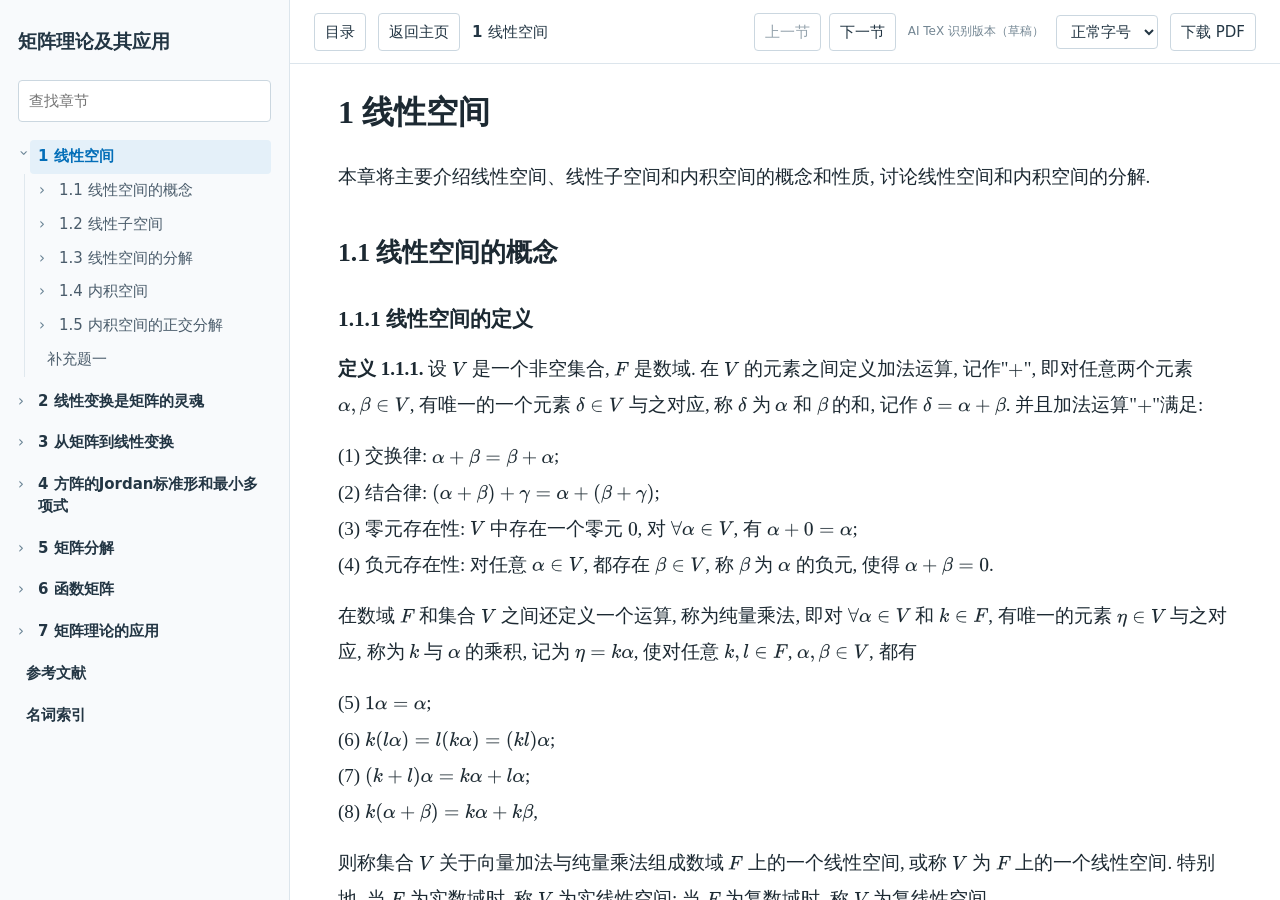
==== textbook/index.html @ 9a996e6a "Publish textbook reader and three PDF versions" ====
<!doctype html>
<html lang="zh-CN">
<head>
  <meta charset="utf-8">
  <meta name="viewport" content="width=device-width,initial-scale=1">
  <title>矩阵理论及其应用</title>
  <link rel="icon" href="data:,">
  <link rel="stylesheet" href="reader.css?v=d36453e7ff">
  <script src="mathjax-config.js"></script>
  <script src="reader.js?v=36d57c38d7" defer></script>
  <script id="mathjax-script" src="../vendor/tex-svg.js" defer></script>
</head>
<body>
  <a class="skip-link" href="#reader">跳到正文</a>
  <aside id="sidebar" aria-label="教材目录">
    <h1>矩阵理论及其应用</h1>
    <label class="sr-only" for="chapter-search">查找章节</label>
    <input id="chapter-search" type="search" placeholder="查找章节" autocomplete="off">
    <nav id="contents" aria-label="章节目录"></nav>
    <p id="no-results" hidden>没有匹配的章节.</p>
  </aside>
  <button id="backdrop" aria-label="关闭目录" hidden></button>
  <main>
    <header class="toolbar">
      <button id="menu" aria-controls="sidebar" aria-expanded="true">目录</button>
      <a class="home-link" href="../">返回主页</a>
      <span id="current-chapter">矩阵理论及其应用</span>
      <nav class="section-navigation" aria-label="相邻章节"><button id="previous" disabled>上一节</button><button id="next" disabled>下一节</button></nav>
      <span class="draft-status" title="AI TeX 识别版本中的复杂公式仍待对照原始PDF核对">AI TeX 识别版本（草稿）</span>
      <label class="sr-only" for="font-size">正文字号</label>
      <select id="font-size" aria-label="正文字号"><option value="19">正常字号</option><option value="22">较大字号</option><option value="25">大字号</option></select>
      <button id="downloads">下载 PDF</button>
    </header>
    <div id="viewport">
      <article id="reader" tabindex="-1"><p id="load-state" role="status">正在加载教材...</p></article>
    </div>
  </main>
  <dialog id="download-dialog" aria-labelledby="download-title">
    <div class="dialog-heading"><h2 id="download-title">下载 PDF</h2><button id="close-downloads" aria-label="关闭下载表格">关闭</button></div>
    <label class="sr-only" for="download-search">筛选章节</label><input id="download-search" type="search" placeholder="筛选章节" autocomplete="off">
    <p class="download-note">分节 PDF 包含该节所在的页面, 首尾页可能包含相邻节内容.</p>
    <div class="table-scroll"><table><caption class="sr-only">每行为一个 section 或全部 PDF, 每列为一个版本.</caption><thead><tr><th scope="col">Section / 全部 PDF</th><th scope="col">原始PDF</th><th scope="col">AI 字形提取版本</th><th scope="col">AI TeX 识别版本</th></tr></thead><tbody id="download-rows"></tbody></table></div>
    <p id="download-state" role="status"></p>
  </dialog>
</body>
</html>
---- textbook/reader.css ----
:root { --blue:#036eb8; --sidebar:290px; --font-size:19px; color-scheme:light; }
* { box-sizing:border-box; }
body { margin:0; height:100dvh; overflow:hidden; display:grid; grid-template-columns:var(--sidebar) minmax(0,1fr); color:#233644; background:#fff; font:15px/1.6 system-ui,sans-serif; }
button,input,select { font:inherit; }
button,select,summary { cursor:pointer; }
button,select,input { border:1px solid #cbd7e0; border-radius:4px; background:#fff; color:inherit; padding:6px 10px; }
a { color:var(--blue); }
:focus-visible { outline:2px solid var(--blue); outline-offset:3px; }
[hidden] { display:none!important; }
.sr-only { position:absolute; width:1px; height:1px; overflow:hidden; clip-path:inset(50%); }
.skip-link { position:fixed; left:12px; top:-100px; padding:8px; background:#fff; z-index:10; }
.skip-link:focus { top:8px; }
#sidebar { overflow-y:auto; min-width:0; padding:26px 18px; background:#f8fafc; border-right:1px solid #dce5ec; }
#sidebar h1 { font-size:19px; font-weight:650; margin:0 0 24px; }
#chapter-search { width:100%; margin-bottom:18px; padding:8px 10px; }
nav ul { list-style:none; padding:0; margin:0; }
nav ul ul { padding-left:14px; border-left:1px solid #e0e8ee; margin-left:6px; }
#contents>ul>li { margin-bottom:8px; }
#contents a { display:block; text-decoration:none; padding:6px 8px; border-radius:4px; color:#4a5c6b; line-height:1.45; overflow-wrap:anywhere; }
#contents>ul>li>details>summary>a,#contents>ul>li>a { font-weight:600; color:#233644; }
#contents a:hover { background:#eef3f7; }
#contents a[aria-current="location"] { color:var(--blue); background:#e4f0f9; }
#contents summary { display:flex; align-items:baseline; list-style:none; }
#contents summary::-webkit-details-marker { display:none; }
#contents summary::before { content:"›"; display:inline-block; flex:0 0 12px; color:#698394; }
#contents details[open]>summary::before { transform:rotate(90deg); }
#contents summary>a { flex:1; min-width:0; }
main { display:flex; flex-direction:column; min-height:0; min-width:0; }
.toolbar { display:flex; align-items:center; flex-wrap:wrap; gap:12px; min-height:64px; padding:10px 24px; border-bottom:1px solid #dce5ec; }
.home-link { display:inline-block; padding:6px 10px; border:1px solid #cbd7e0; border-radius:4px; background:#fff; color:inherit; text-decoration:none; white-space:nowrap; }
.home-link:hover { background:#f2f6f9; }
#current-chapter { flex:1 1 12em; min-width:0; overflow:hidden; text-overflow:ellipsis; white-space:nowrap; font-weight:550; }
.draft-status { font-size:12px; color:#738693; white-space:nowrap; }
#viewport { overflow:auto; min-height:0; flex:1; }
#reader { width:100%; max-width:1250px; margin:0 auto; padding:32px 48px; font:var(--font-size)/1.9 "SimSun","宋体","Noto Serif CJK SC",serif; color:#1c2932; overflow-wrap:break-word; }
#reader h1,#reader h2,#reader h3 { line-height:1.5; scroll-margin-top:24px; margin:1.5em 0 .7em; font-weight:700; }
#reader h1 { font-size:1.7em; }
#reader h2 { font-size:1.35em; }
#reader h3 { font-size:1.12em; }
#reader .source-page:first-child h1:first-child { margin-top:0; }
#reader p { margin:.8em 0; text-align:left; }
#reader figure { margin:1.5em 0; text-align:center; }
#reader figure img { max-width:100%; height:auto; }
.source-page { position:relative; scroll-margin-top:24px; }
.source-page+.source-page { margin-top:1.3em; }
.source-page:is([data-typeset="pending"],[data-typeset="queued"]) { min-height:300px; }
.source-page:is([data-typeset="pending"],[data-typeset="queued"])>* { visibility:hidden; }
.source-page:is([data-typeset="pending"],[data-typeset="queued"])::before { content:"正在排版公式..."; position:absolute; left:0; top:0; color:#708391; font:15px system-ui,sans-serif; }
.source-page [id] { scroll-margin-top:24px; }
.display-math { overflow-x:auto; margin:1em 0; }
.display-math > mjx-container > mjx-assistive-mml { height:1px!important; }
mjx-container[display="true"] { margin:1em 0!important; }
#load-state { color:#708391; font:16px/1.7 system-ui,sans-serif; }
.continuation-state { color:#708391; font:15px/1.7 system-ui,sans-serif; margin-top:32px!important; }
.section-navigation { display:flex; flex:none; gap:8px; }
.section-navigation button { white-space:nowrap; }
.section-navigation button:disabled { color:#96a4ae; cursor:default; }
body.sidebar-closed { grid-template-columns:0 minmax(0,1fr); }
body.sidebar-closed #sidebar { visibility:hidden; padding:0; }
#backdrop { position:fixed; inset:0; border:0; background:#16374b66; z-index:3; }
dialog { width:min(1120px,96vw); max-height:90dvh; padding:24px; border:1px solid #ccd8e2; border-radius:8px; color:#233644; }
dialog::backdrop { background:#14384c66; }
.dialog-heading { display:flex; align-items:center; justify-content:space-between; gap:20px; }
.dialog-heading h2 { margin:0; font-size:22px; }
#download-search { width:min(420px,100%); margin-top:20px; padding:8px 10px; }
.download-note { color:#6c7f8e; font-size:13px; }
.table-scroll { overflow:auto; max-height:58dvh; border:1px solid #dce5ec; }
table { border-collapse:separate; border-spacing:0; width:100%; min-width:760px; text-align:left; font-size:14px; }
th,td { border-bottom:1px solid #e1e8ee; padding:12px 16px; }
thead th { position:sticky; top:0; z-index:2; background:#f2f6f9; font-weight:650; }
thead th:first-child { min-width:330px; }
tbody th { width:42%; font-weight:450; }
tbody tr[data-level="0"] th,tbody tr[data-level="1"] th { font-weight:650; }
tbody tr[data-level="0"] { background:#f8fbfd; }
tbody tr[data-level="2"] th { padding-left:30px; }
tbody tr[data-level="3"] th { padding-left:44px; }
td a { display:inline-block; text-decoration:none; border-bottom:1px solid #b2d6ed; }
.unavailable { color:#81929e; }
#download-state { color:#6c7f8e; font-size:13px; margin-bottom:0; }
@media (max-width:760px) {
 body { display:block; }
 main { height:100dvh; }
 #sidebar { display:none; position:fixed; inset:0 auto 0 0; height:100dvh; width:min(320px,85vw); z-index:4; }
 body.sidebar-open #sidebar { display:block; }
 .toolbar { padding:8px; gap:8px; flex-wrap:wrap; }
 #current-chapter { flex-basis:calc(100% - 164px); }
 #font-size { flex:1; }
 #reader { padding:24px 20px; font-size:calc(var(--font-size) - 1px); }
 #reader h1 { font-size:1.45em; }
 dialog { padding:16px; }
 thead th:first-child { min-width:280px; }
}
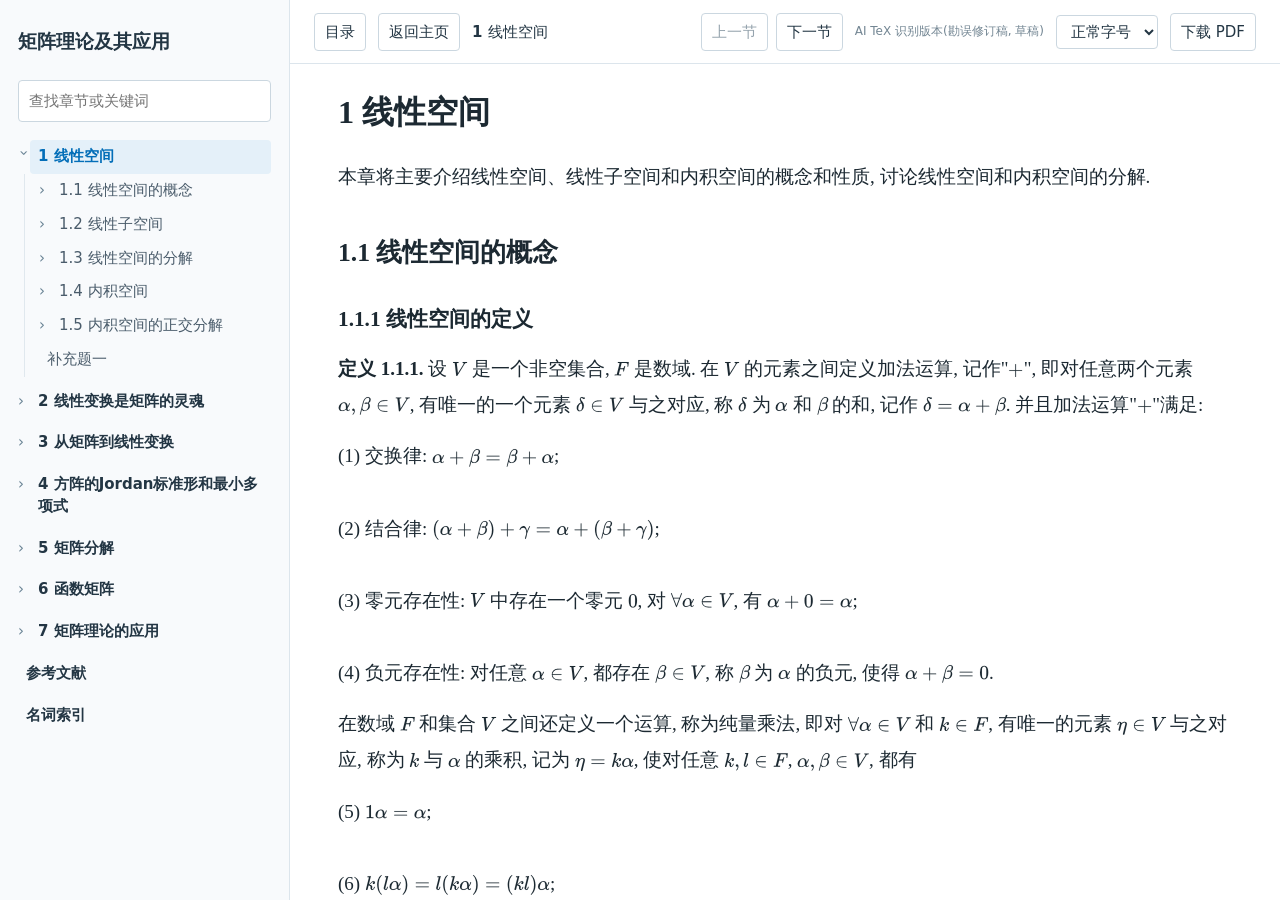
==== commit 7bb53af7: "Publish textbook revisions, errata PDF and keyword search" ====
--- a/textbook/index.html
+++ b/textbook/index.html
@@ -5,9 +5,9 @@
   <meta name="viewport" content="width=device-width,initial-scale=1">
   <title>矩阵理论及其应用</title>
   <link rel="icon" href="data:,">
-  <link rel="stylesheet" href="reader.css?v=d36453e7ff">
+  <link rel="stylesheet" href="reader.css?v=7915cef65c">
   <script src="mathjax-config.js"></script>
-  <script src="reader.js?v=36d57c38d7" defer></script>
+  <script src="reader.js?v=79a591a62c" defer></script>
   <script id="mathjax-script" src="../vendor/tex-svg.js" defer></script>
 </head>
 <body>
@@ -15,9 +15,11 @@
   <aside id="sidebar" aria-label="教材目录">
     <h1>矩阵理论及其应用</h1>
     <label class="sr-only" for="chapter-search">查找章节</label>
-    <input id="chapter-search" type="search" placeholder="查找章节" autocomplete="off">
+    <input id="chapter-search" type="search" placeholder="查找章节或关键词" autocomplete="off">
+    <p id="search-status" role="status" aria-live="polite" hidden></p>
+    <nav id="search-results" aria-label="检索结果" hidden></nav>
     <nav id="contents" aria-label="章节目录"></nav>
-    <p id="no-results" hidden>没有匹配的章节.</p>
+    <p id="no-results" hidden>没有匹配的章节或正文.</p>
   </aside>
   <button id="backdrop" aria-label="关闭目录" hidden></button>
   <main>
@@ -26,7 +28,7 @@
       <a class="home-link" href="../">返回主页</a>
       <span id="current-chapter">矩阵理论及其应用</span>
       <nav class="section-navigation" aria-label="相邻章节"><button id="previous" disabled>上一节</button><button id="next" disabled>下一节</button></nav>
-      <span class="draft-status" title="AI TeX 识别版本中的复杂公式仍待对照原始PDF核对">AI TeX 识别版本（草稿）</span>
+      <span class="draft-status" title="AI TeX 识别版本中的复杂公式仍待对照原始PDF核对">AI TeX 识别版本(勘误修订稿, 草稿)</span>
       <label class="sr-only" for="font-size">正文字号</label>
       <select id="font-size" aria-label="正文字号"><option value="19">正常字号</option><option value="22">较大字号</option><option value="25">大字号</option></select>
       <button id="downloads">下载 PDF</button>
@@ -39,6 +41,7 @@
     <div class="dialog-heading"><h2 id="download-title">下载 PDF</h2><button id="close-downloads" aria-label="关闭下载表格">关闭</button></div>
     <label class="sr-only" for="download-search">筛选章节</label><input id="download-search" type="search" placeholder="筛选章节" autocomplete="off">
     <p class="download-note">分节 PDF 包含该节所在的页面, 首尾页可能包含相邻节内容.</p>
+    <p id="download-errata" class="download-note" hidden><a id="errata-download" download>勘误表 PDF</a></p>
     <div class="table-scroll"><table><caption class="sr-only">每行为一个 section 或全部 PDF, 每列为一个版本.</caption><thead><tr><th scope="col">Section / 全部 PDF</th><th scope="col">原始PDF</th><th scope="col">AI 字形提取版本</th><th scope="col">AI TeX 识别版本</th></tr></thead><tbody id="download-rows"></tbody></table></div>
     <p id="download-state" role="status"></p>
   </dialog>
--- a/textbook/reader.css
+++ b/textbook/reader.css
@@ -13,6 +13,15 @@
 #sidebar { overflow-y:auto; min-width:0; padding:26px 18px; background:#f8fafc; border-right:1px solid #dce5ec; }
 #sidebar h1 { font-size:19px; font-weight:650; margin:0 0 24px; }
 #chapter-search { width:100%; margin-bottom:18px; padding:8px 10px; }
+#search-status { margin:-10px 0 10px; color:#6c7f8e; font-size:13px; }
+#search-results { margin:0 0 14px; }
+#search-results ul { list-style:none; padding:0; margin:0; }
+#search-results li { margin:0 0 6px; }
+#search-results a { display:block; padding:7px 8px; border-left:2px solid #b9d8ec; text-decoration:none; color:#4a5c6b; line-height:1.45; }
+#search-results a:hover { background:#eef3f7; }
+.search-result-title { display:block; color:#233644; font-weight:600; }
+.search-result-excerpt { display:block; color:#6c7f8e; font-size:13px; overflow:hidden; text-overflow:ellipsis; white-space:nowrap; }
+mark { color:inherit; background:#fff0b8; padding:0 1px; }
 nav ul { list-style:none; padding:0; margin:0; }
 nav ul ul { padding-left:14px; border-left:1px solid #e0e8ee; margin-left:6px; }
 #contents>ul>li { margin-bottom:8px; }
